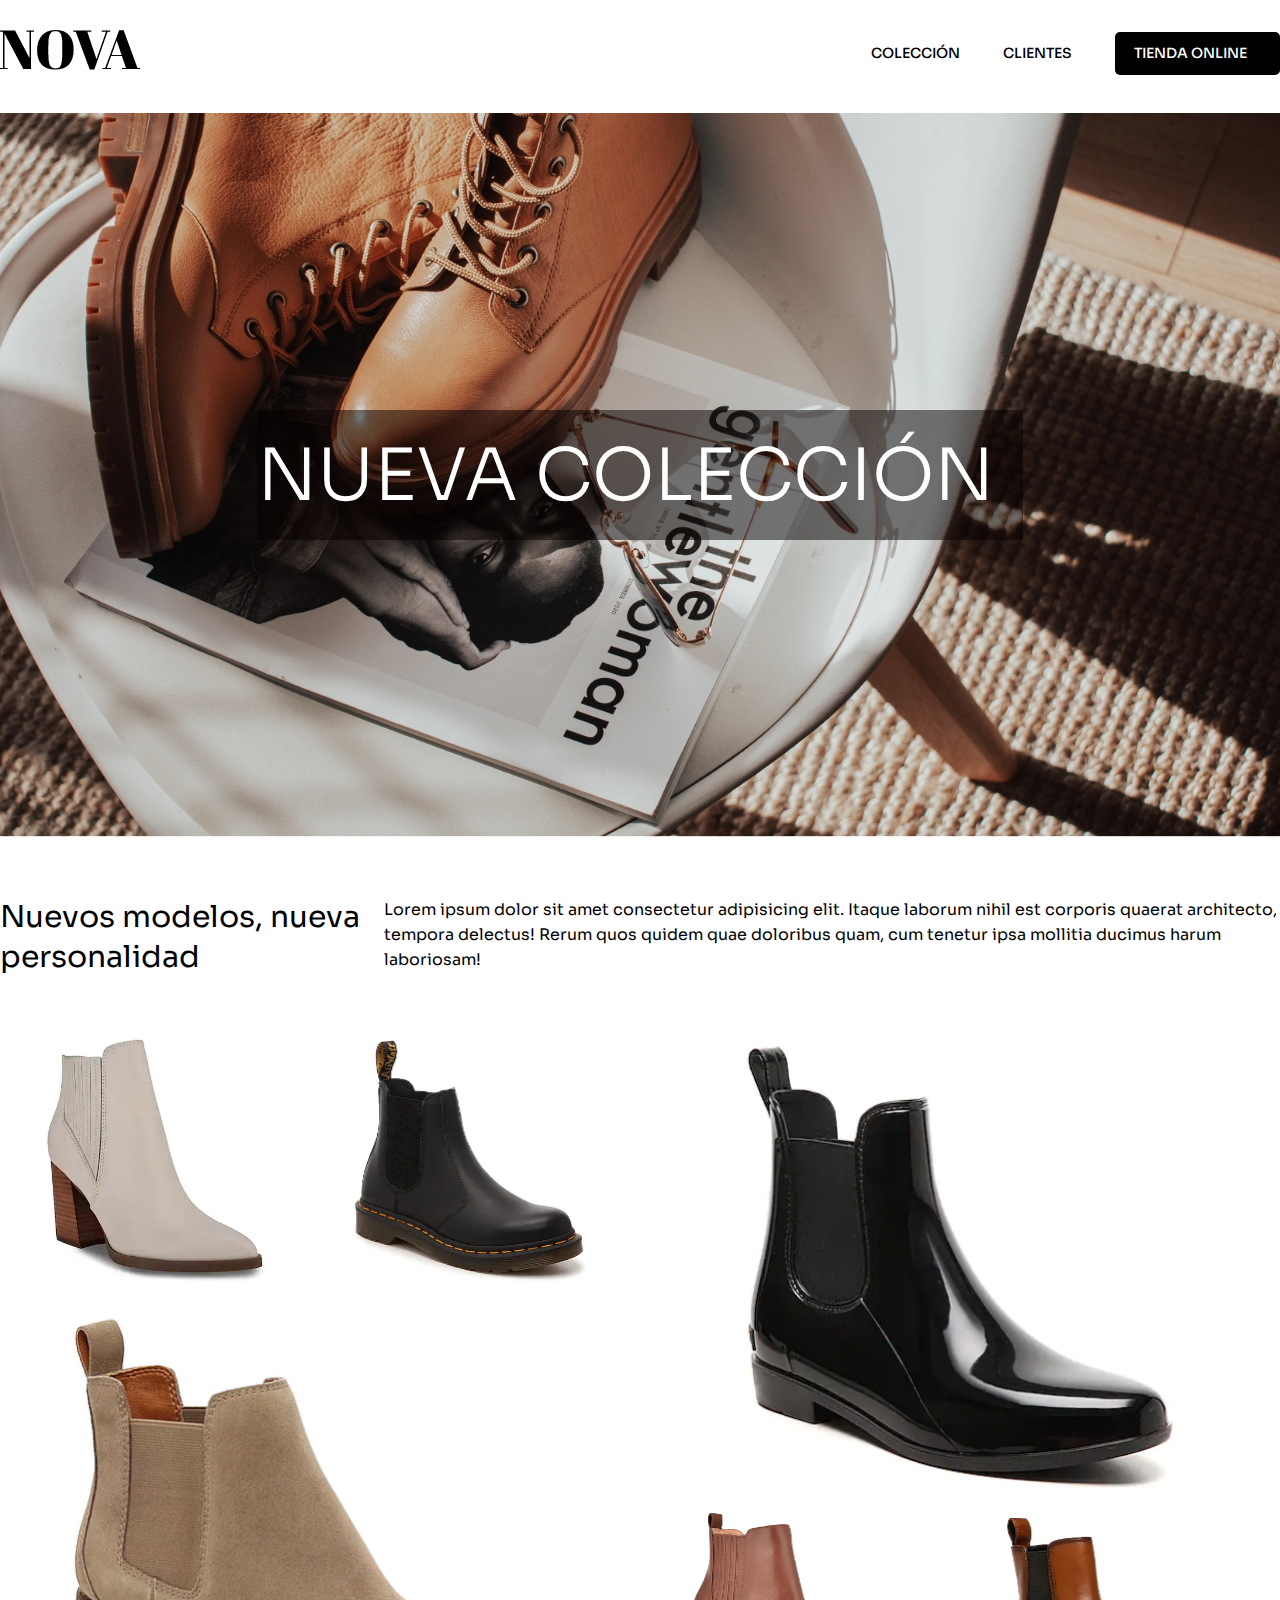
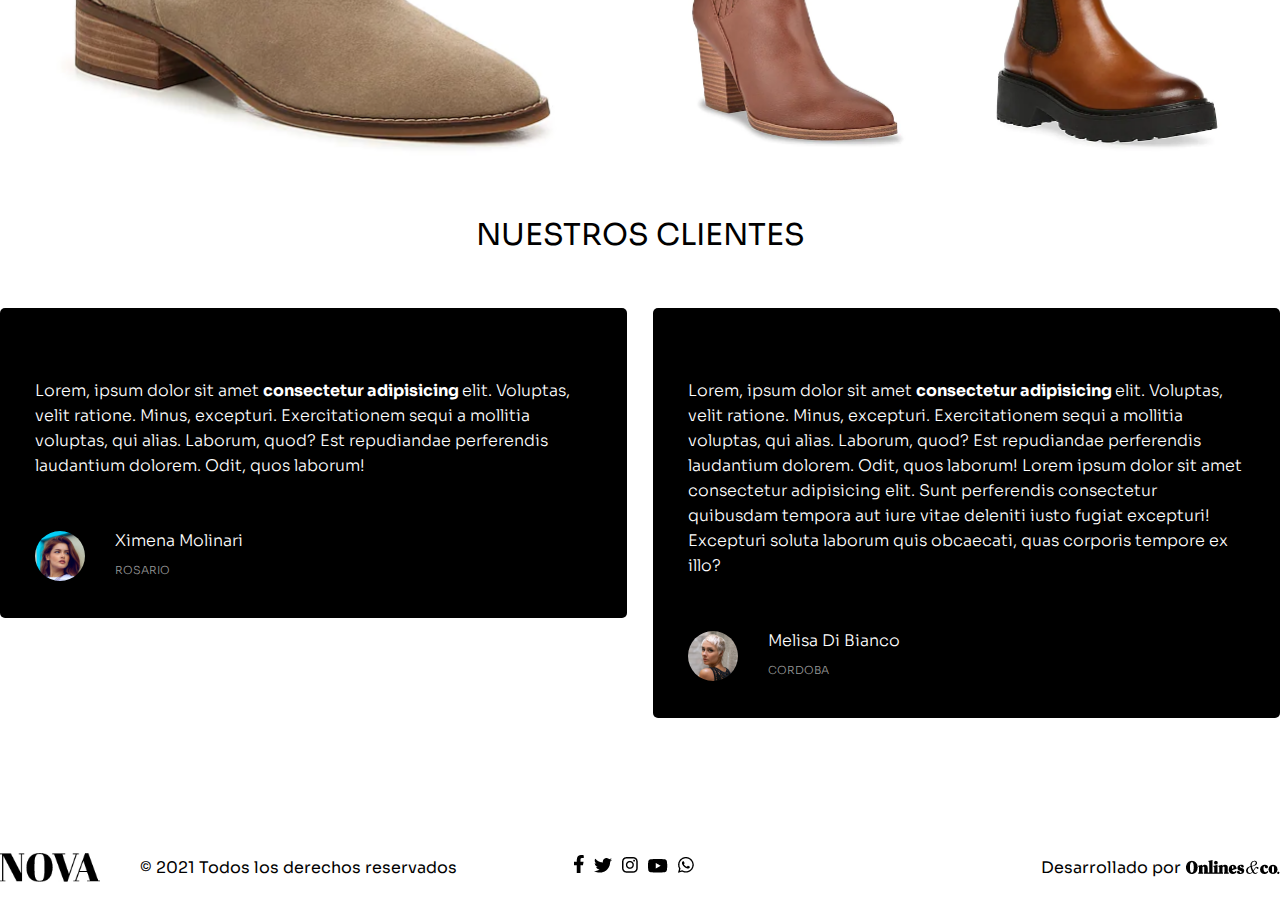
==== index.html @ 778be465 "Terminada falta un poco de resposive" ====
<!DOCTYPE html>
<html lang="en">
<head>
    <meta charset="UTF-8">
    <meta http-equiv="X-UA-Compatible" content="IE=edge">
    <meta name="viewport" content="width=device-width, initial-scale=1.0">
    <link rel="preconnect" href="https://fonts.gstatic.com">
    <link href="https://fonts.googleapis.com/css2?family=Sora:wght@200;300;400;500;600;700&display=swap" rel="stylesheet">
    <link rel="stylesheet" href="/assets/css/style.css">
    <title>Zapatos Nova</title>
</head>

<body>
    
    <header class="navbar">
            <a href="/">
            <img src="img/Logo.jpg" alt="LOGO">
            </a>
        <nav class="nav-links">
            <div class="nav-item">
                <a href="" class="nav-link hidden">
                    COLECCIÓN
                </a>
            </div>
            <div class="nav-item">
                <a href="" class="nav-link hidden">
                    CLIENTES
                </a>
            </div>
            <div class="nav-item black-box">
                <a href="" class="nav-link">
                    TIENDA ONLINE
                </a>
            </div>
        </nav>
    </header>

    <main class="home">
        <div class="hero">
            <img src="img/hero.jpg" alt="hero">
            <div class="box">
                <h1>NUEVA COLECCIÓN</h1>
            </div>
        </div>

        <section class="products">
            <article class="product-box">
                <div class="title">
                   <p> Nuevos modelos, nueva personalidad </p>
                </div>
                <div class="subtitle">
                    <p>Lorem ipsum dolor sit amet consectetur adipisicing elit. Itaque laborum nihil est corporis quaerat architecto, tempora delectus! Rerum quos quidem quae doloribus quam, cum tenetur ipsa mollitia ducimus harum laboriosam!</p>
                </div>
                <div class="image-box">
                    <div class="right">
                        <img src="img/zapato1.png" alt="zapato1">
                        <img src="img/zapato2.png" alt="zapato2">
                        <img class="doble" src="img/zapato3.png" alt="zapato3">
                    </div>
                    <div class="left">
                        <img class="doble" src="img/zapato4.png" alt="zapato4">
                        <img src="img/zapato5.png" alt="zapato5">
                        <img src="img/zapato6.png" alt="zapato6">
                    </div>
                </div>
            </article>
        </section>

        <section class="clients">
            <h2>NUESTROS CLIENTES</h2>
            <div class="container">
                <article class="feedback-box">
                    <p class="feedback">Lorem, ipsum dolor sit amet <mark class="bold"> consectetur adipisicing </mark> elit. Voluptas, velit ratione. Minus, excepturi. Exercitationem sequi a mollitia voluptas, qui  alias. Laborum, quod? Est repudiandae perferendis laudantium dolorem. Odit, quos laborum!</p>
                    <div class="profile">
                        <img src="img/Cliente-1.png" alt="profile-img">
                        <div class="data">
                            <p class="name">Ximena Molinari</p>
                            <p class="location">ROSARIO</p>
                        </div>
                    </div>
                </article>
                <article class="feedback-box">
                    <p class="feedback">Lorem, ipsum dolor sit amet <mark class="bold"> consectetur adipisicing </mark> elit. Voluptas, velit ratione. Minus, excepturi. Exercitationem sequi a mollitia voluptas, qui  alias. Laborum, quod? Est repudiandae perferendis laudantium dolorem. Odit, quos laborum! Lorem ipsum dolor sit amet consectetur adipisicing elit. Sunt perferendis consectetur quibusdam tempora aut iure vitae deleniti iusto fugiat excepturi! Excepturi soluta laborum quis obcaecati, quas corporis tempore ex illo?</p>
                    <div class="profile">
                        <img src="img/Cliente-2.png" alt="profile-img">
                        <div class="data">
                            <p class="name">Melisa Di Bianco</p>
                            <p class="location">CORDOBA</p>
                        </div>
                    </div>
                </article>
            </div>
        </section>
    </main>

    <footer>
        <div class="copyright">
            <img src="img/Logo.jpg" alt="hero">
            <div class="copy">
                <p>© 2021 Todos los derechos reservados</p>
            </div>
        </div>
        <div class="social">
            <a href=""><img src="img/Path 27.png" alt="Facebook"></a>
            <a href=""><img src="img/Path 28.png" alt="Twitter"></a>
            <a href=""><img src="img/Path 29.png" alt="Instagram"></a>
            <a href=""><img src="img/Path 30.png" alt="Youtube"></a>
            <a href=""><img src="img/Path 31.png" alt="WhatsApp"></a>
        </div>
        <div class="by">
            <div class="desing">
                <p>Desarrollado por</p>
            </div>
            <img src="img/Group 12.png" alt="Onlines&co">
        </div>
    </footer>


</body>

</html>
---- assets/css/style.css ----
@import "reset.css";
body {
  font-family: "Sora", sans-serif;
  font-size: 16px;
  max-width: 1280px;
  margin: auto;
  line-height: 25px;
}

header {
  max-width: 1280px;
  padding-top: 30px;
  width: 100%;
  background-color: #fff;
  display: -webkit-box;
  display: -ms-flexbox;
  display: flex;
  -webkit-box-pack: justify;
      -ms-flex-pack: justify;
          justify-content: space-between;
}
header .nav-links {
  display: -webkit-box;
  display: -ms-flexbox;
  display: flex;
  -webkit-box-sizing: border-box;
          box-sizing: border-box;
  background-color: #fff;
  -webkit-box-orient: horizontal;
  -webkit-box-direction: normal;
      -ms-flex-direction: row;
          flex-direction: row;
  -webkit-box-align: center;
      -ms-flex-align: center;
          align-items: center;
  font-size: 14px;
}
header .nav-links .nav-item {
  margin-left: 43px;
}
header .nav-links .nav-item .nav-link {
  color: black;
  font-weight: 500;
  text-decoration: none;
}
header .nav-links .black-box {
  display: -webkit-box;
  display: -ms-flexbox;
  display: flex;
  -webkit-box-align: center;
      -ms-flex-align: center;
          align-items: center;
  -webkit-box-pack: center;
      -ms-flex-pack: center;
          justify-content: center;
  height: 70%;
  background-color: black;
  padding: 5px 25px 5px 10px;
  border-radius: 5px;
  width: 130px;
}
header .nav-links .black-box .nav-link {
  color: white;
}

.home {
  padding-top: 20px;
  -ms-flex-line-pack: center;
      align-content: center;
  max-width: 1280px;
}
.home .hero {
  position: relative;
  text-align: center;
}
.home .hero img {
  width: 100%;
  display: block;
  margin: 1rem auto;
}
.home .hero .box {
  display: -webkit-box;
  display: -ms-flexbox;
  display: flex;
  position: absolute;
  top: 50%;
  left: 50%;
  width: 100%;
  max-width: 766px;
  height: 130px;
  -webkit-transform: translate(-50%, -50%);
          transform: translate(-50%, -50%);
  background-color: rgba(5, 0, 0, 0.5);
  -webkit-box-align: center;
      -ms-flex-align: center;
          align-items: center;
}
.home .hero .box h1 {
  font-weight: 300;
  color: white;
  font-size: 72px;
}
.home .products {
  margin-top: 60px;
  width: 100%;
  height: auto;
}
.home .products .product-box {
  display: -webkit-box;
  display: -ms-flexbox;
  display: flex;
  -webkit-box-orient: horizontal;
  -webkit-box-direction: normal;
      -ms-flex-direction: row;
          flex-direction: row;
  -ms-flex-wrap: wrap;
      flex-wrap: wrap;
}
.home .products .product-box .title {
  font-size: 30px;
  width: 30%;
  line-height: 40px;
}
.home .products .product-box .subtitle {
  font-size: 16px;
  width: 70%;
}
.home .products .product-box .image-box {
  padding-top: 50px;
  max-height: 800px;
  width: 100%;
  display: -webkit-box;
  display: -ms-flexbox;
  display: flex;
  -webkit-box-orient: vertical;
  -webkit-box-direction: normal;
      -ms-flex-direction: column;
          flex-direction: column;
  -ms-flex-wrap: wrap;
      flex-wrap: wrap;
}
.home .products .product-box .image-box .right {
  width: 50%;
}
.home .products .product-box .image-box .left {
  width: 50%;
}
.home .products .product-box .image-box img {
  max-width: 310px;
  width: 100%;
}
.home .products .product-box .image-box .doble {
  max-width: 630px;
  width: 100%;
  -webkit-box-flex: 2;
      -ms-flex-positive: 2;
          flex-grow: 2;
}
.home .clients {
  padding-top: 60px;
  width: 100%;
  height: auto;
}
.home .clients h2 {
  text-align: center;
  font-size: 30px;
  padding-bottom: 50px;
}
.home .clients .container {
  font-weight: 300;
  display: -webkit-box;
  display: -ms-flexbox;
  display: flex;
  -webkit-box-orient: horizontal;
  -webkit-box-direction: normal;
      -ms-flex-direction: row;
          flex-direction: row;
  -ms-flex-wrap: wrap;
      flex-wrap: wrap;
  width: 100%;
  -webkit-box-pack: justify;
      -ms-flex-pack: justify;
          justify-content: space-between;
}
.home .clients .container .feedback-box {
  height: 100%;
  max-width: 635px;
  border-radius: 5px;
  width: 49%;
  background-color: black;
  margin: 10px 0px;
  color: white;
}
.home .clients .container .feedback-box .feedback {
  padding: 70px 35px 50px 35px;
}
.home .clients .container .feedback-box .feedback .bold {
  font-weight: 700;
  background-color: black;
  color: white;
}
.home .clients .container .feedback-box .profile {
  padding: 0px 35px 35px 35px;
  display: -webkit-box;
  display: -ms-flexbox;
  display: flex;
  -ms-flex-wrap: wrap;
      flex-wrap: wrap;
  font-weight: 300;
  -webkit-box-align: center;
      -ms-flex-align: center;
          align-items: center;
}
.home .clients .container .feedback-box .profile img {
  height: 50px;
  width: 50px;
  border-radius: 50px;
}
.home .clients .container .feedback-box .profile .data {
  margin-left: 30px;
}
.home .clients .container .feedback-box .profile .data .name {
  margin-bottom: 5px;
}
.home .clients .container .feedback-box .profile .data .location {
  color: #999999;
  font-size: 11px;
}

footer {
  padding-top: 125px;
  padding-bottom: 30px;
  max-width: 1280px;
  display: -ms-grid;
  display: grid;
  -ms-grid-columns: 1.6fr 1fr 1fr;
  grid-template-columns: 1.6fr 1fr 1fr;
  -ms-grid-rows: auto;
  grid-template-rows: auto;
  width: 100%;
  -webkit-box-align: center;
      -ms-flex-align: center;
          align-items: center;
}

footer > *:nth-child(1) {
  -ms-grid-row: 1;
  -ms-grid-column: 1;
}

footer > *:nth-child(2) {
  -ms-grid-row: 1;
  -ms-grid-column: 2;
}

footer > *:nth-child(3) {
  -ms-grid-row: 1;
  -ms-grid-column: 3;
}
footer .copyright {
  display: -webkit-box;
  display: -ms-flexbox;
  display: flex;
  -webkit-box-align: center;
      -ms-flex-align: center;
          align-items: center;
}
footer .copyright img {
  width: 100px;
}
footer .copyright .copy {
  padding-left: 40px;
}
footer .social {
  display: -webkit-box;
  display: -ms-flexbox;
  display: flex;
  -ms-flex-line-pack: center;
      align-content: center;
  -webkit-box-align: center;
      -ms-flex-align: center;
          align-items: center;
  height: 18px;
}
footer .social a {
  padding: 5px;
}
footer .by {
  display: -webkit-box;
  display: -ms-flexbox;
  display: flex;
  -webkit-box-align: center;
      -ms-flex-align: center;
          align-items: center;
  margin-left: auto;
}
footer .by .desing {
  padding-right: 5px;
}

@media (max-width: 767px) {
  body {
    width: 100%;
    max-width: 767px;
  }

  header {
    -ms-flex-pack: distribute;
        justify-content: space-around;
    width: 100%;
    padding-top: 30px;
    width: 100%;
  }
  header .nav-links .nav-item {
    margin-left: 43px;
  }
  header .hidden {
    display: none;
  }

  .home .hero img {
    margin: 0px;
  }
  .home .hero .box {
    max-width: 255px;
    height: 45px;
    -webkit-box-pack: center;
        -ms-flex-pack: center;
            justify-content: center;
  }
  .home .hero .box h1 {
    font-size: 24px;
  }
  .home .products .product-box {
    -webkit-box-orient: vertical;
    -webkit-box-direction: normal;
        -ms-flex-direction: column;
            flex-direction: column;
    margin: 30px 15px 0px 30px;
  }
  .home .products .product-box .title {
    width: 60%;
    padding-bottom: 25px;
  }
  .home .products .product-box .subtitle {
    width: 80%;
  }
  .home .products .product-box .image-box {
    padding-top: 50px;
    max-height: 800px;
    width: 100%;
    display: -webkit-box;
    display: -ms-flexbox;
    display: flex;
    -webkit-box-orient: horizontal;
    -webkit-box-direction: normal;
        -ms-flex-direction: row;
            flex-direction: row;
    -ms-flex-wrap: wrap;
        flex-wrap: wrap;
  }
  .home .products .product-box .image-box .right {
    width: 100%;
  }
  .home .products .product-box .image-box .left {
    width: 100%;
  }
  .home .products .product-box .image-box img {
    max-width: 167px;
    width: 100%;
  }
  .home .products .product-box .image-box .doble {
    max-width: 345px;
    width: 100%;
    -webkit-box-flex: 2;
        -ms-flex-positive: 2;
            flex-grow: 2;
  }
  .home .clients h2 {
    text-align: center;
    font-size: 24px;
    padding-bottom: 50px;
  }
  .home .clients .container {
    font-weight: 300;
    display: -webkit-box;
    display: -ms-flexbox;
    display: flex;
    -webkit-box-orient: vertical;
    -webkit-box-direction: normal;
        -ms-flex-direction: column;
            flex-direction: column;
    -ms-flex-wrap: wrap;
        flex-wrap: wrap;
    width: 100%;
  }
  .home .clients .container .feedback-box {
    height: 100%;
    max-width: 342px;
    border-radius: 5px;
    width: 100%;
    background-color: black;
    margin: 10px 0px;
    color: white;
  }
  .home .clients .container .feedback-box .feedback {
    padding: 70px 35px 50px 35px;
  }
  .home .clients .container .feedback-box .feedback .bold {
    font-weight: 700;
    background-color: black;
    color: white;
  }
  .home .clients .container .feedback-box .profile {
    padding: 0px 35px 35px 35px;
    display: -webkit-box;
    display: -ms-flexbox;
    display: flex;
    -ms-flex-wrap: wrap;
        flex-wrap: wrap;
    font-weight: 300;
    -webkit-box-align: center;
        -ms-flex-align: center;
            align-items: center;
  }
  .home .clients .container .feedback-box .profile img {
    height: 50px;
    width: 50px;
    border-radius: 50px;
  }
  .home .clients .container .feedback-box .profile .data {
    margin-left: 30px;
  }
  .home .clients .container .feedback-box .profile .data .name {
    margin-bottom: 5px;
  }
  .home .clients .container .feedback-box .profile .data .location {
    color: #999999;
    font-size: 11px;
  }
}
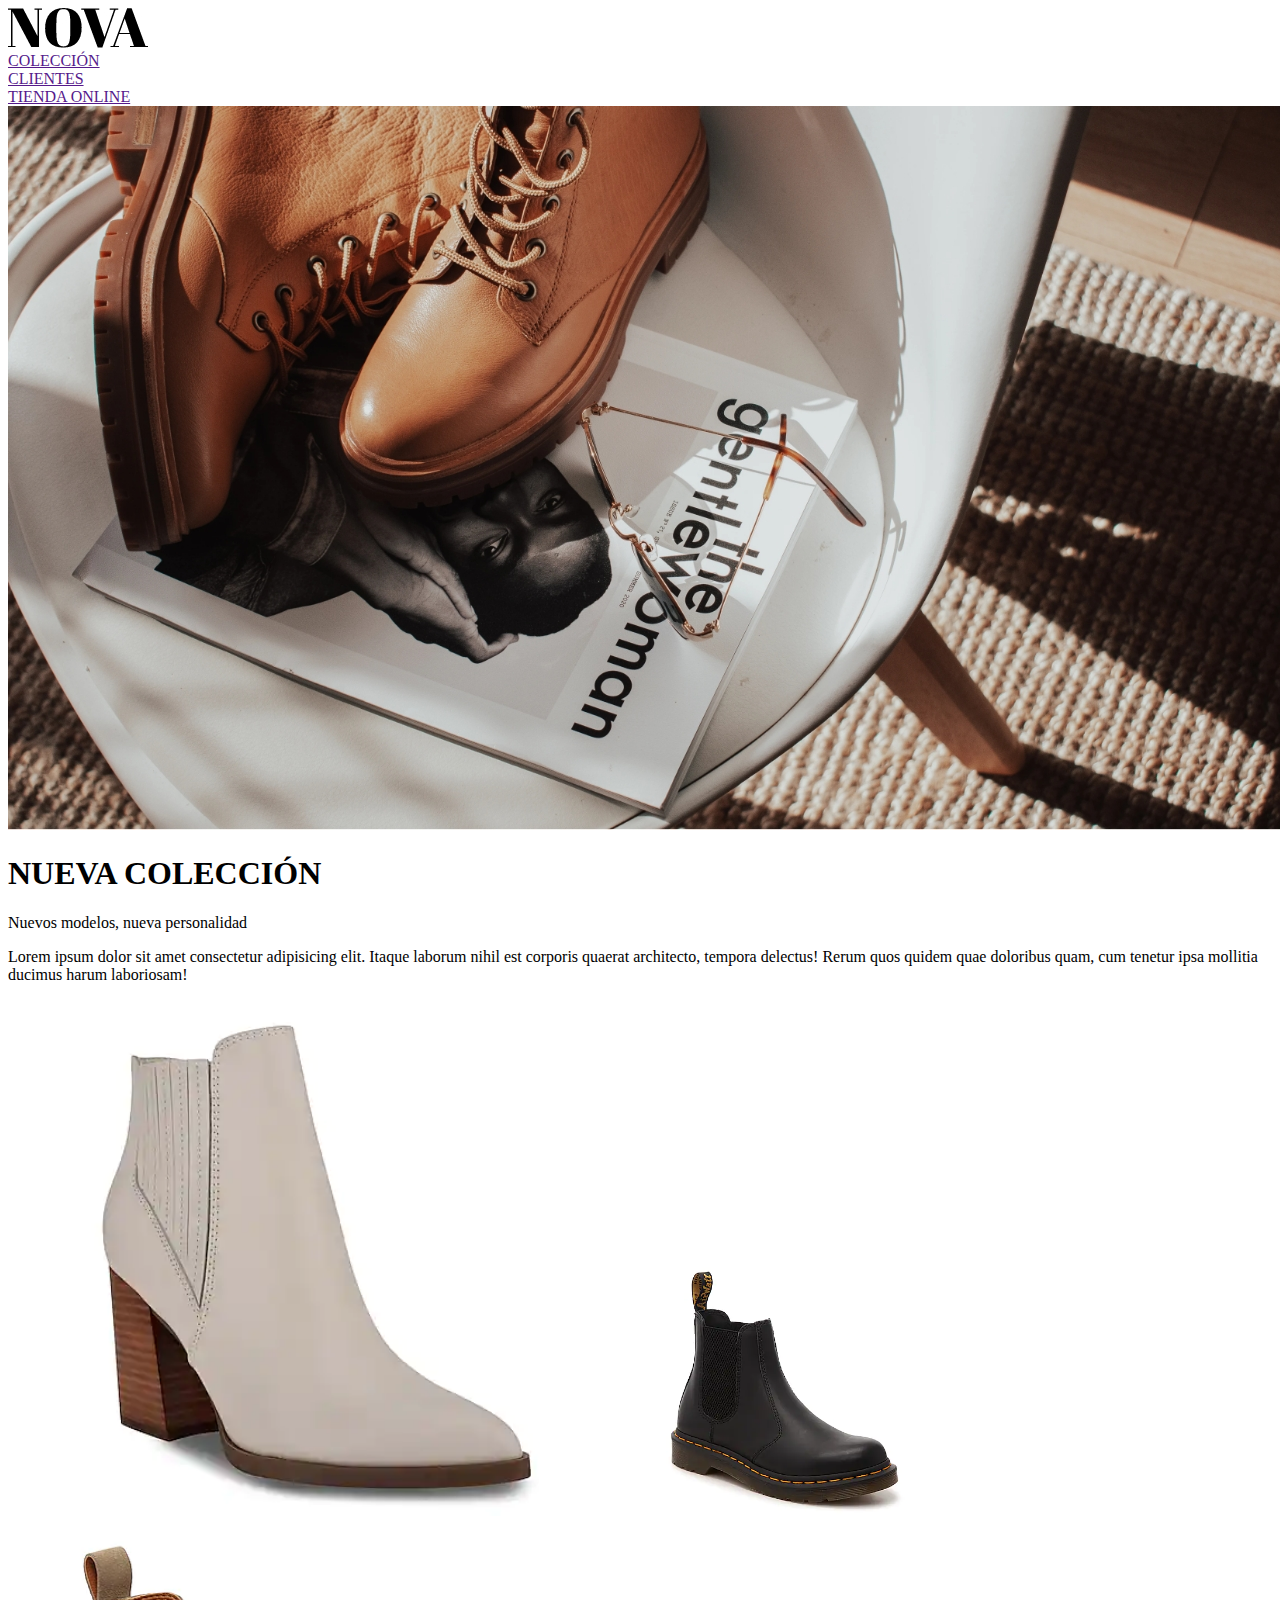
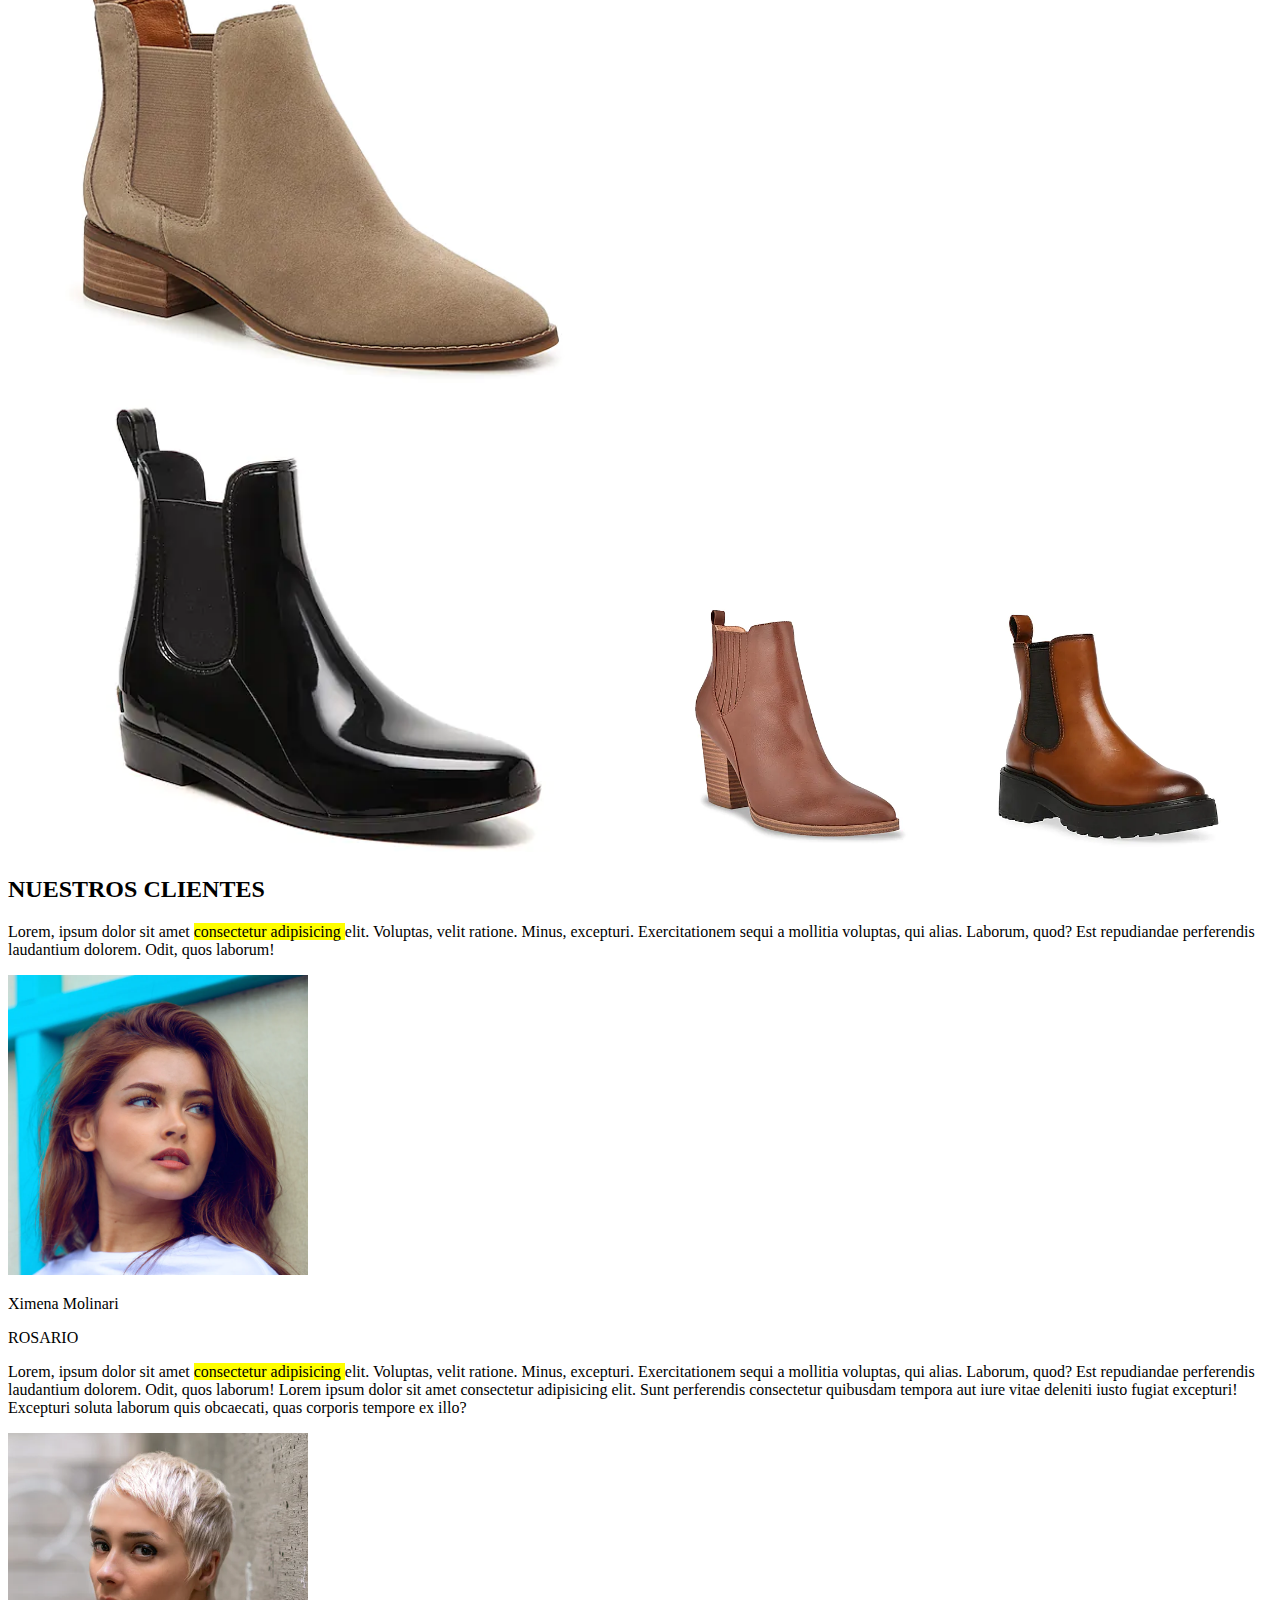
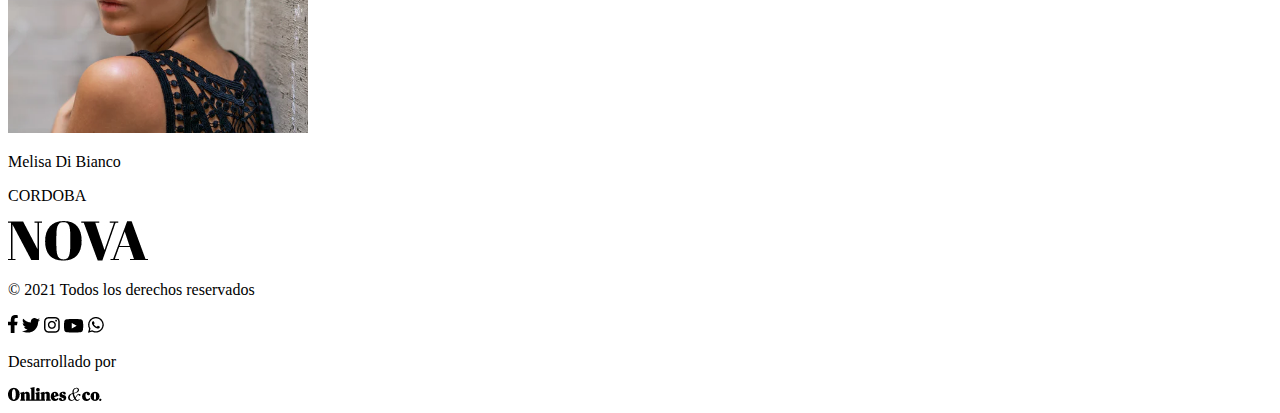
==== commit 1f68121e: "Update index.html" ====
--- a/index.html
+++ b/index.html
@@ -6,7 +6,7 @@
     <meta name="viewport" content="width=device-width, initial-scale=1.0">
     <link rel="preconnect" href="https://fonts.gstatic.com">
     <link href="https://fonts.googleapis.com/css2?family=Sora:wght@200;300;400;500;600;700&display=swap" rel="stylesheet">
-    <link rel="stylesheet" href="/assets/css/style.css">
+    <link rel="stylesheet" href=".../assets/css/style.css">
     <title>Zapatos Nova</title>
 </head>
 
@@ -118,4 +118,4 @@
 
 </body>
 
-</html>+</html>
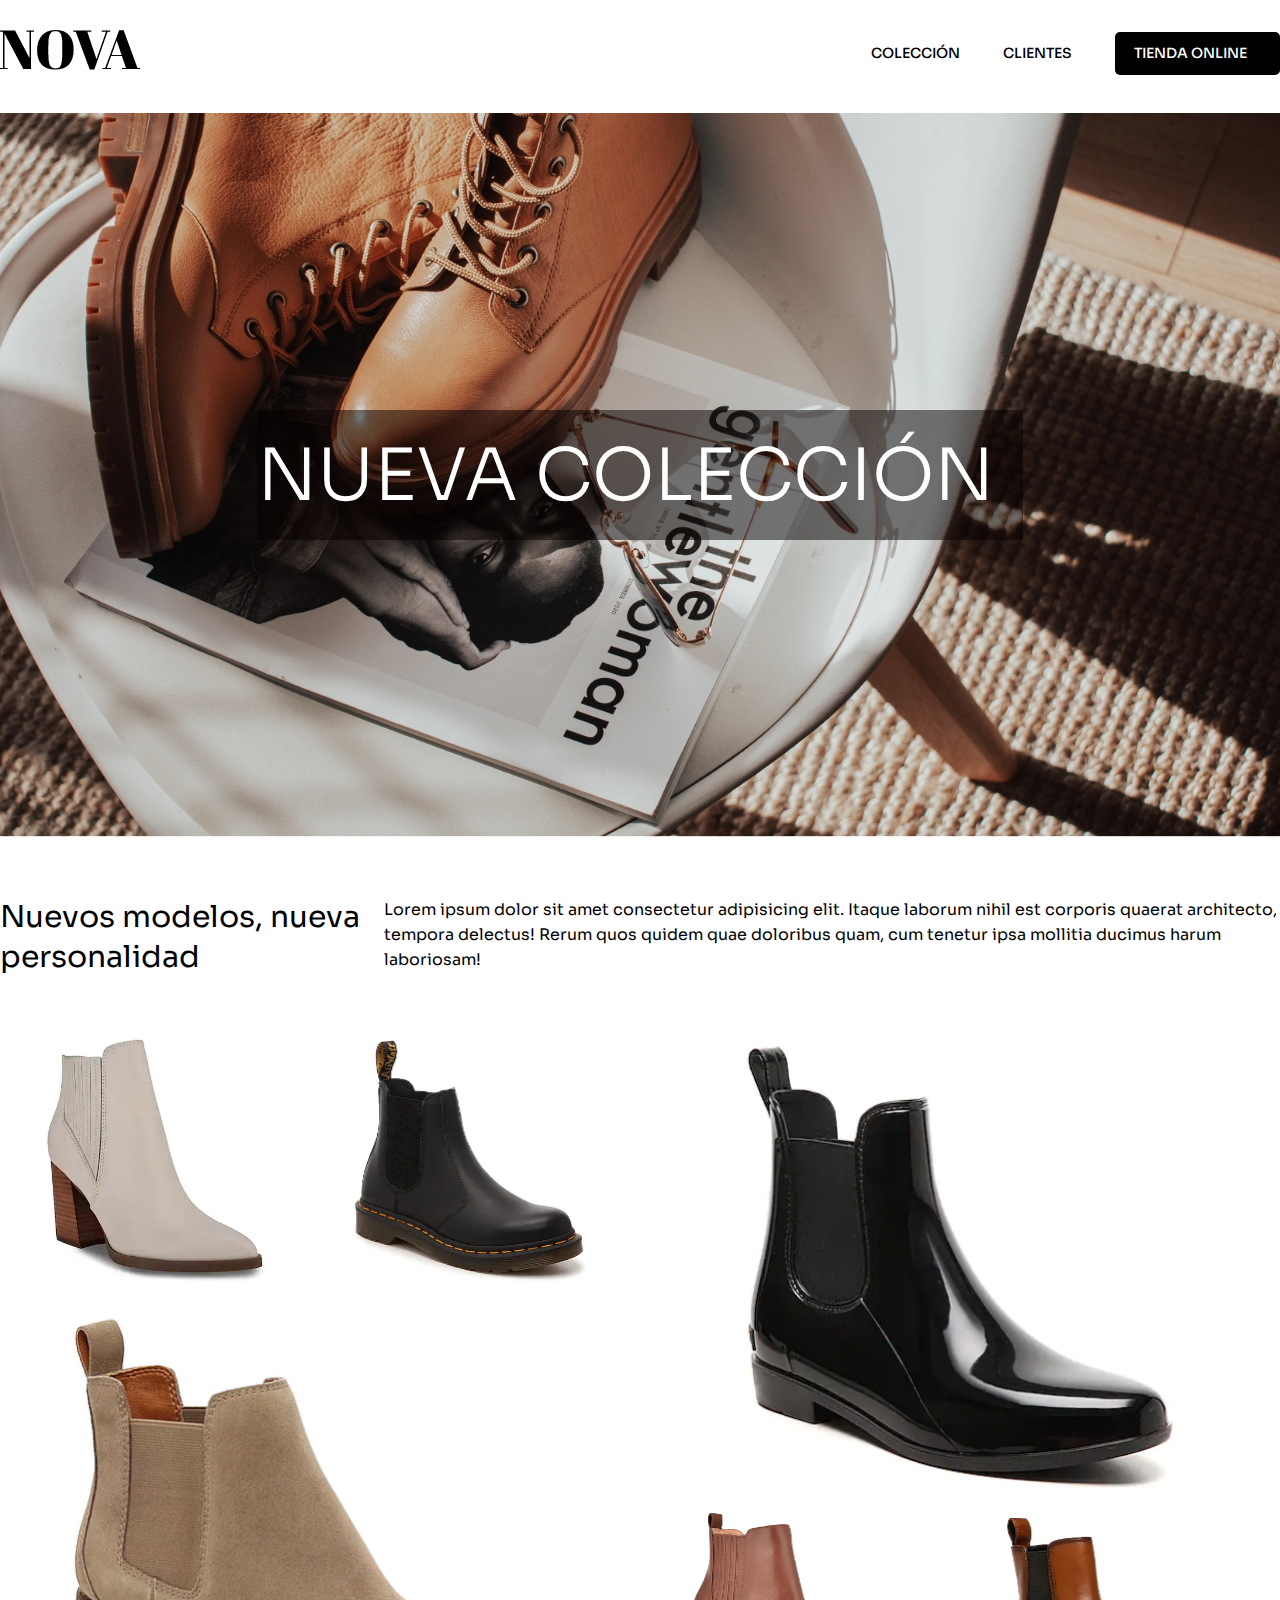
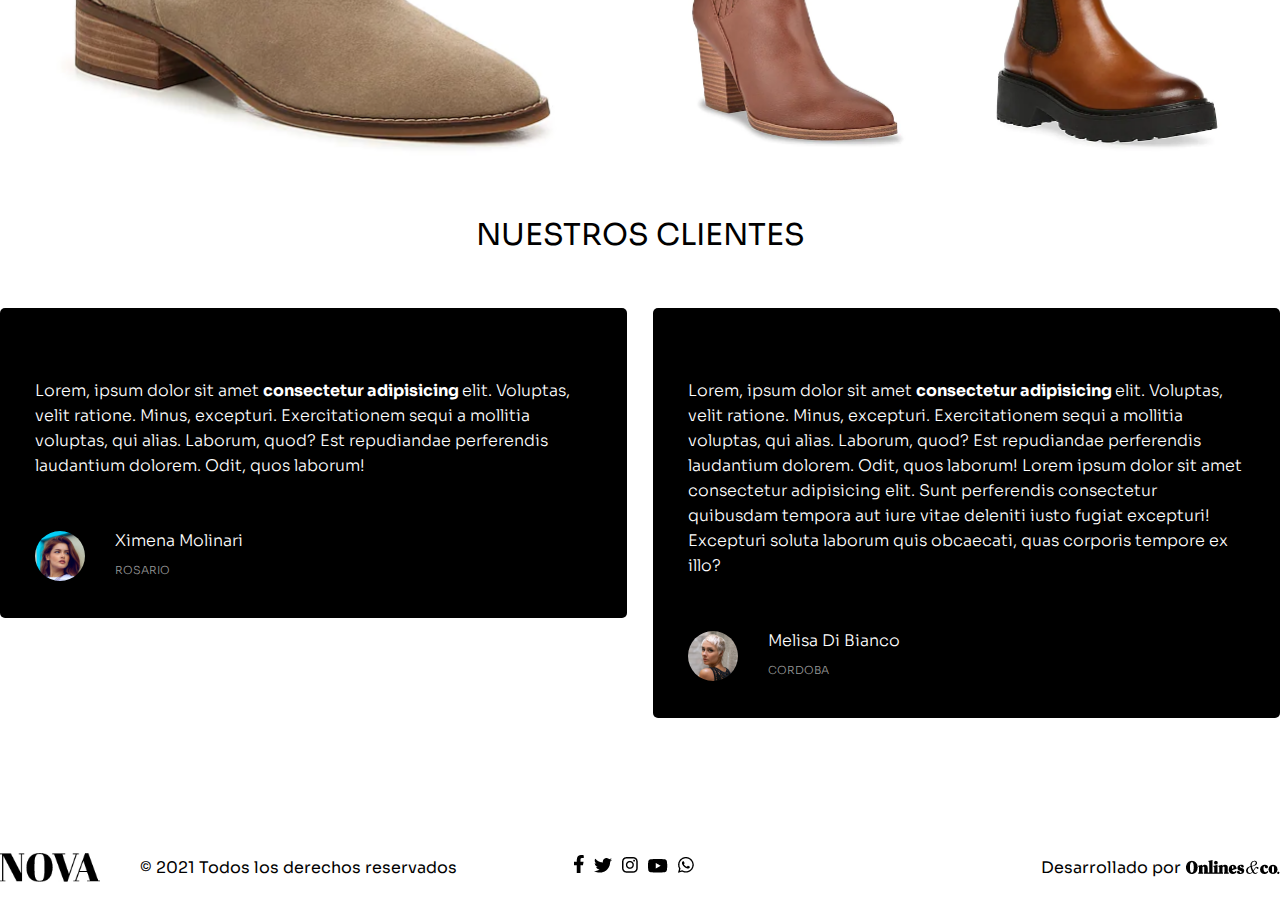
==== commit d25ec2f1: "Update index.html" ====
--- a/index.html
+++ b/index.html
@@ -6,7 +6,7 @@
     <meta name="viewport" content="width=device-width, initial-scale=1.0">
     <link rel="preconnect" href="https://fonts.gstatic.com">
     <link href="https://fonts.googleapis.com/css2?family=Sora:wght@200;300;400;500;600;700&display=swap" rel="stylesheet">
-    <link rel="stylesheet" href=".../assets/css/style.css">
+    <link rel="stylesheet" href="/assets/css/style.css">
     <title>Zapatos Nova</title>
 </head>
 
--- a/assets/css/style.css
+++ b/assets/css/style.css
@@ -0,0 +1,441 @@
+@import "reset.css";
+body {
+  font-family: "Sora", sans-serif;
+  font-size: 16px;
+  max-width: 1280px;
+  margin: auto;
+  line-height: 25px;
+}
+
+header {
+  max-width: 1280px;
+  padding-top: 30px;
+  width: 100%;
+  background-color: #fff;
+  display: -webkit-box;
+  display: -ms-flexbox;
+  display: flex;
+  -webkit-box-pack: justify;
+      -ms-flex-pack: justify;
+          justify-content: space-between;
+}
+header .nav-links {
+  display: -webkit-box;
+  display: -ms-flexbox;
+  display: flex;
+  -webkit-box-sizing: border-box;
+          box-sizing: border-box;
+  background-color: #fff;
+  -webkit-box-orient: horizontal;
+  -webkit-box-direction: normal;
+      -ms-flex-direction: row;
+          flex-direction: row;
+  -webkit-box-align: center;
+      -ms-flex-align: center;
+          align-items: center;
+  font-size: 14px;
+}
+header .nav-links .nav-item {
+  margin-left: 43px;
+}
+header .nav-links .nav-item .nav-link {
+  color: black;
+  font-weight: 500;
+  text-decoration: none;
+}
+header .nav-links .black-box {
+  display: -webkit-box;
+  display: -ms-flexbox;
+  display: flex;
+  -webkit-box-align: center;
+      -ms-flex-align: center;
+          align-items: center;
+  -webkit-box-pack: center;
+      -ms-flex-pack: center;
+          justify-content: center;
+  height: 70%;
+  background-color: black;
+  padding: 5px 25px 5px 10px;
+  border-radius: 5px;
+  width: 130px;
+}
+header .nav-links .black-box .nav-link {
+  color: white;
+}
+
+.home {
+  padding-top: 20px;
+  -ms-flex-line-pack: center;
+      align-content: center;
+  max-width: 1280px;
+}
+.home .hero {
+  position: relative;
+  text-align: center;
+}
+.home .hero img {
+  width: 100%;
+  display: block;
+  margin: 1rem auto;
+}
+.home .hero .box {
+  display: -webkit-box;
+  display: -ms-flexbox;
+  display: flex;
+  position: absolute;
+  top: 50%;
+  left: 50%;
+  width: 100%;
+  max-width: 766px;
+  height: 130px;
+  -webkit-transform: translate(-50%, -50%);
+          transform: translate(-50%, -50%);
+  background-color: rgba(5, 0, 0, 0.5);
+  -webkit-box-align: center;
+      -ms-flex-align: center;
+          align-items: center;
+}
+.home .hero .box h1 {
+  font-weight: 300;
+  color: white;
+  font-size: 72px;
+}
+.home .products {
+  margin-top: 60px;
+  width: 100%;
+  height: auto;
+}
+.home .products .product-box {
+  display: -webkit-box;
+  display: -ms-flexbox;
+  display: flex;
+  -webkit-box-orient: horizontal;
+  -webkit-box-direction: normal;
+      -ms-flex-direction: row;
+          flex-direction: row;
+  -ms-flex-wrap: wrap;
+      flex-wrap: wrap;
+}
+.home .products .product-box .title {
+  font-size: 30px;
+  width: 30%;
+  line-height: 40px;
+}
+.home .products .product-box .subtitle {
+  font-size: 16px;
+  width: 70%;
+}
+.home .products .product-box .image-box {
+  padding-top: 50px;
+  max-height: 800px;
+  width: 100%;
+  display: -webkit-box;
+  display: -ms-flexbox;
+  display: flex;
+  -webkit-box-orient: vertical;
+  -webkit-box-direction: normal;
+      -ms-flex-direction: column;
+          flex-direction: column;
+  -ms-flex-wrap: wrap;
+      flex-wrap: wrap;
+}
+.home .products .product-box .image-box .right {
+  width: 50%;
+}
+.home .products .product-box .image-box .left {
+  width: 50%;
+}
+.home .products .product-box .image-box img {
+  max-width: 310px;
+  width: 100%;
+}
+.home .products .product-box .image-box .doble {
+  max-width: 630px;
+  width: 100%;
+  -webkit-box-flex: 2;
+      -ms-flex-positive: 2;
+          flex-grow: 2;
+}
+.home .clients {
+  padding-top: 60px;
+  width: 100%;
+  height: auto;
+}
+.home .clients h2 {
+  text-align: center;
+  font-size: 30px;
+  padding-bottom: 50px;
+}
+.home .clients .container {
+  font-weight: 300;
+  display: -webkit-box;
+  display: -ms-flexbox;
+  display: flex;
+  -webkit-box-orient: horizontal;
+  -webkit-box-direction: normal;
+      -ms-flex-direction: row;
+          flex-direction: row;
+  -ms-flex-wrap: wrap;
+      flex-wrap: wrap;
+  width: 100%;
+  -webkit-box-pack: justify;
+      -ms-flex-pack: justify;
+          justify-content: space-between;
+}
+.home .clients .container .feedback-box {
+  height: 100%;
+  max-width: 635px;
+  border-radius: 5px;
+  width: 49%;
+  background-color: black;
+  margin: 10px 0px;
+  color: white;
+}
+.home .clients .container .feedback-box .feedback {
+  padding: 70px 35px 50px 35px;
+}
+.home .clients .container .feedback-box .feedback .bold {
+  font-weight: 700;
+  background-color: black;
+  color: white;
+}
+.home .clients .container .feedback-box .profile {
+  padding: 0px 35px 35px 35px;
+  display: -webkit-box;
+  display: -ms-flexbox;
+  display: flex;
+  -ms-flex-wrap: wrap;
+      flex-wrap: wrap;
+  font-weight: 300;
+  -webkit-box-align: center;
+      -ms-flex-align: center;
+          align-items: center;
+}
+.home .clients .container .feedback-box .profile img {
+  height: 50px;
+  width: 50px;
+  border-radius: 50px;
+}
+.home .clients .container .feedback-box .profile .data {
+  margin-left: 30px;
+}
+.home .clients .container .feedback-box .profile .data .name {
+  margin-bottom: 5px;
+}
+.home .clients .container .feedback-box .profile .data .location {
+  color: #999999;
+  font-size: 11px;
+}
+
+footer {
+  padding-top: 125px;
+  padding-bottom: 30px;
+  max-width: 1280px;
+  display: -ms-grid;
+  display: grid;
+  -ms-grid-columns: 1.6fr 1fr 1fr;
+  grid-template-columns: 1.6fr 1fr 1fr;
+  -ms-grid-rows: auto;
+  grid-template-rows: auto;
+  width: 100%;
+  -webkit-box-align: center;
+      -ms-flex-align: center;
+          align-items: center;
+}
+
+footer > *:nth-child(1) {
+  -ms-grid-row: 1;
+  -ms-grid-column: 1;
+}
+
+footer > *:nth-child(2) {
+  -ms-grid-row: 1;
+  -ms-grid-column: 2;
+}
+
+footer > *:nth-child(3) {
+  -ms-grid-row: 1;
+  -ms-grid-column: 3;
+}
+footer .copyright {
+  display: -webkit-box;
+  display: -ms-flexbox;
+  display: flex;
+  -webkit-box-align: center;
+      -ms-flex-align: center;
+          align-items: center;
+}
+footer .copyright img {
+  width: 100px;
+}
+footer .copyright .copy {
+  padding-left: 40px;
+}
+footer .social {
+  display: -webkit-box;
+  display: -ms-flexbox;
+  display: flex;
+  -ms-flex-line-pack: center;
+      align-content: center;
+  -webkit-box-align: center;
+      -ms-flex-align: center;
+          align-items: center;
+  height: 18px;
+}
+footer .social a {
+  padding: 5px;
+}
+footer .by {
+  display: -webkit-box;
+  display: -ms-flexbox;
+  display: flex;
+  -webkit-box-align: center;
+      -ms-flex-align: center;
+          align-items: center;
+  margin-left: auto;
+}
+footer .by .desing {
+  padding-right: 5px;
+}
+
+@media (max-width: 767px) {
+  body {
+    width: 100%;
+    max-width: 767px;
+  }
+
+  header {
+    -ms-flex-pack: distribute;
+        justify-content: space-around;
+    width: 100%;
+    padding-top: 30px;
+    width: 100%;
+  }
+  header .nav-links .nav-item {
+    margin-left: 43px;
+  }
+  header .hidden {
+    display: none;
+  }
+
+  .home .hero img {
+    margin: 0px;
+  }
+  .home .hero .box {
+    max-width: 255px;
+    height: 45px;
+    -webkit-box-pack: center;
+        -ms-flex-pack: center;
+            justify-content: center;
+  }
+  .home .hero .box h1 {
+    font-size: 24px;
+  }
+  .home .products .product-box {
+    -webkit-box-orient: vertical;
+    -webkit-box-direction: normal;
+        -ms-flex-direction: column;
+            flex-direction: column;
+    margin: 30px 15px 0px 30px;
+  }
+  .home .products .product-box .title {
+    width: 60%;
+    padding-bottom: 25px;
+  }
+  .home .products .product-box .subtitle {
+    width: 80%;
+  }
+  .home .products .product-box .image-box {
+    padding-top: 50px;
+    max-height: 800px;
+    width: 100%;
+    display: -webkit-box;
+    display: -ms-flexbox;
+    display: flex;
+    -webkit-box-orient: horizontal;
+    -webkit-box-direction: normal;
+        -ms-flex-direction: row;
+            flex-direction: row;
+    -ms-flex-wrap: wrap;
+        flex-wrap: wrap;
+  }
+  .home .products .product-box .image-box .right {
+    width: 100%;
+  }
+  .home .products .product-box .image-box .left {
+    width: 100%;
+  }
+  .home .products .product-box .image-box img {
+    max-width: 167px;
+    width: 100%;
+  }
+  .home .products .product-box .image-box .doble {
+    max-width: 345px;
+    width: 100%;
+    -webkit-box-flex: 2;
+        -ms-flex-positive: 2;
+            flex-grow: 2;
+  }
+  .home .clients h2 {
+    text-align: center;
+    font-size: 24px;
+    padding-bottom: 50px;
+  }
+  .home .clients .container {
+    font-weight: 300;
+    display: -webkit-box;
+    display: -ms-flexbox;
+    display: flex;
+    -webkit-box-orient: vertical;
+    -webkit-box-direction: normal;
+        -ms-flex-direction: column;
+            flex-direction: column;
+    -ms-flex-wrap: wrap;
+        flex-wrap: wrap;
+    width: 100%;
+  }
+  .home .clients .container .feedback-box {
+    height: 100%;
+    max-width: 342px;
+    border-radius: 5px;
+    width: 100%;
+    background-color: black;
+    margin: 10px 0px;
+    color: white;
+  }
+  .home .clients .container .feedback-box .feedback {
+    padding: 70px 35px 50px 35px;
+  }
+  .home .clients .container .feedback-box .feedback .bold {
+    font-weight: 700;
+    background-color: black;
+    color: white;
+  }
+  .home .clients .container .feedback-box .profile {
+    padding: 0px 35px 35px 35px;
+    display: -webkit-box;
+    display: -ms-flexbox;
+    display: flex;
+    -ms-flex-wrap: wrap;
+        flex-wrap: wrap;
+    font-weight: 300;
+    -webkit-box-align: center;
+        -ms-flex-align: center;
+            align-items: center;
+  }
+  .home .clients .container .feedback-box .profile img {
+    height: 50px;
+    width: 50px;
+    border-radius: 50px;
+  }
+  .home .clients .container .feedback-box .profile .data {
+    margin-left: 30px;
+  }
+  .home .clients .container .feedback-box .profile .data .name {
+    margin-bottom: 5px;
+  }
+  .home .clients .container .feedback-box .profile .data .location {
+    color: #999999;
+    font-size: 11px;
+  }
+}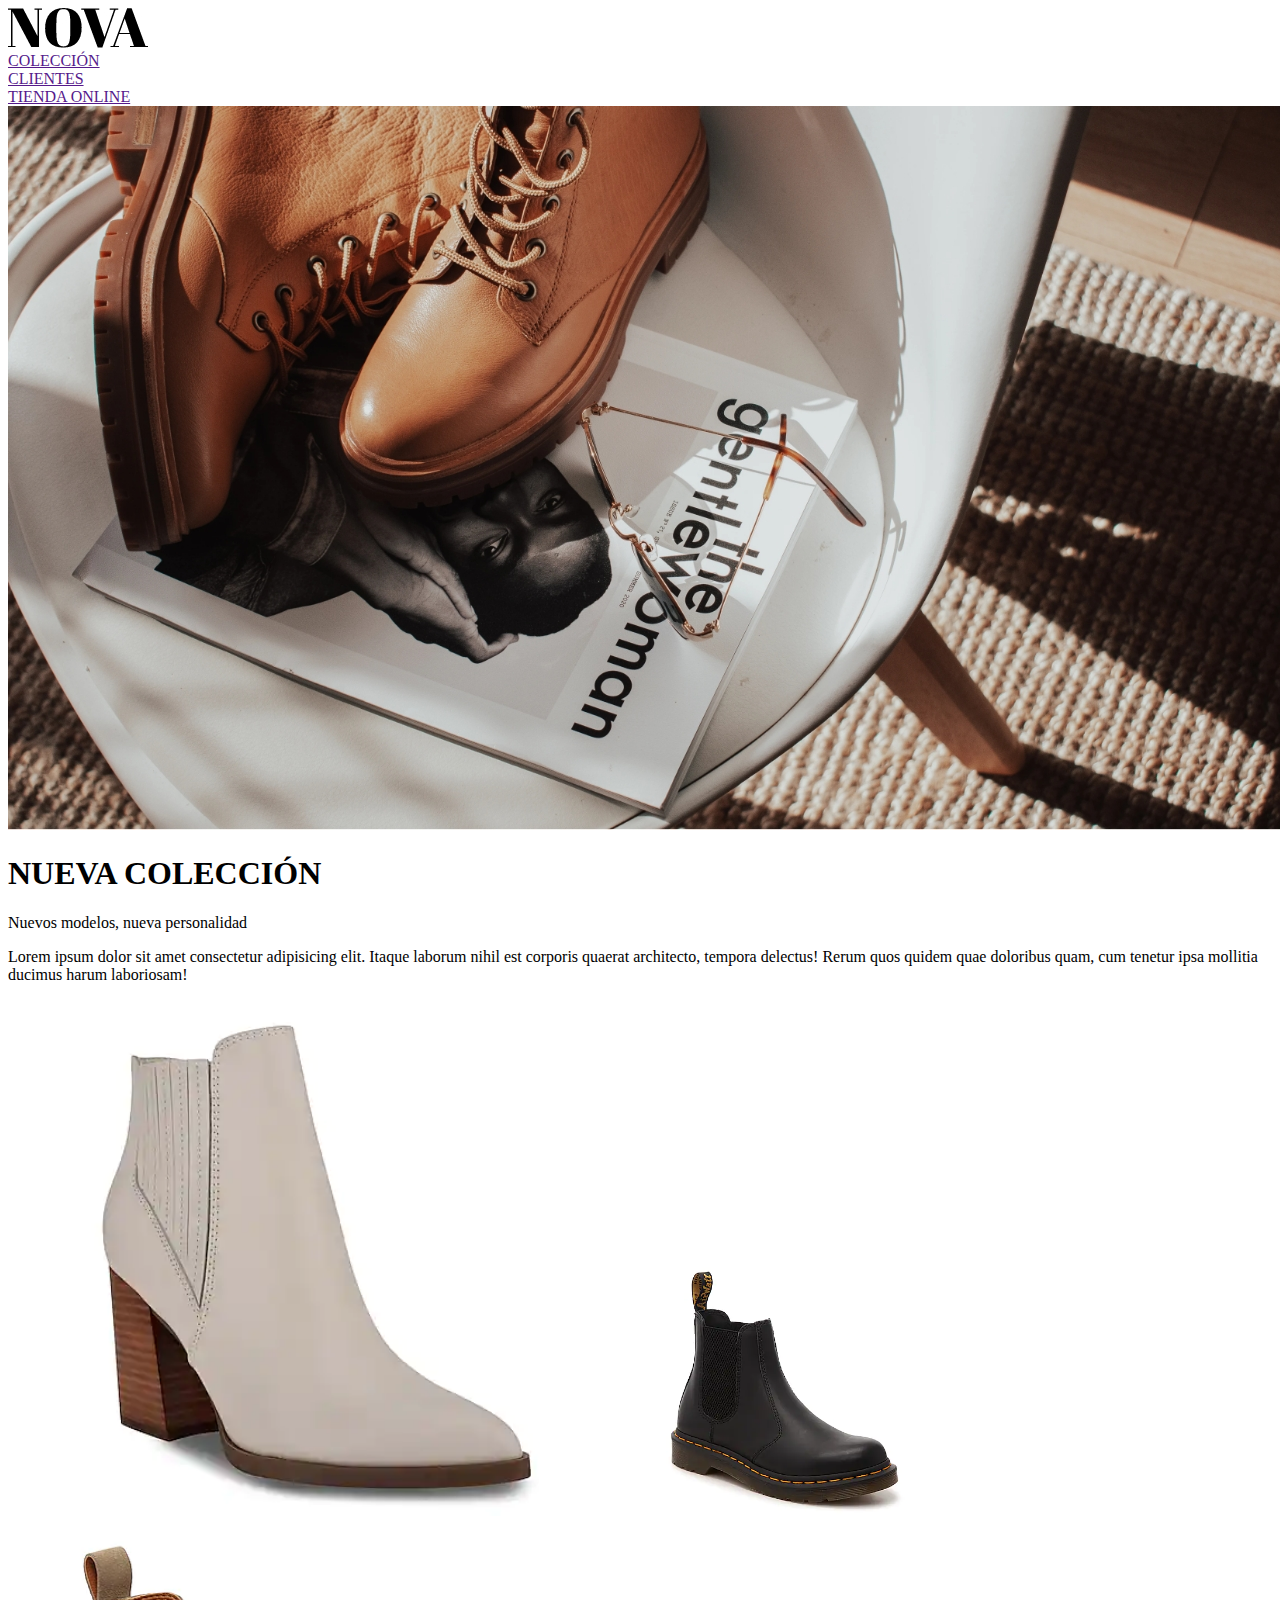
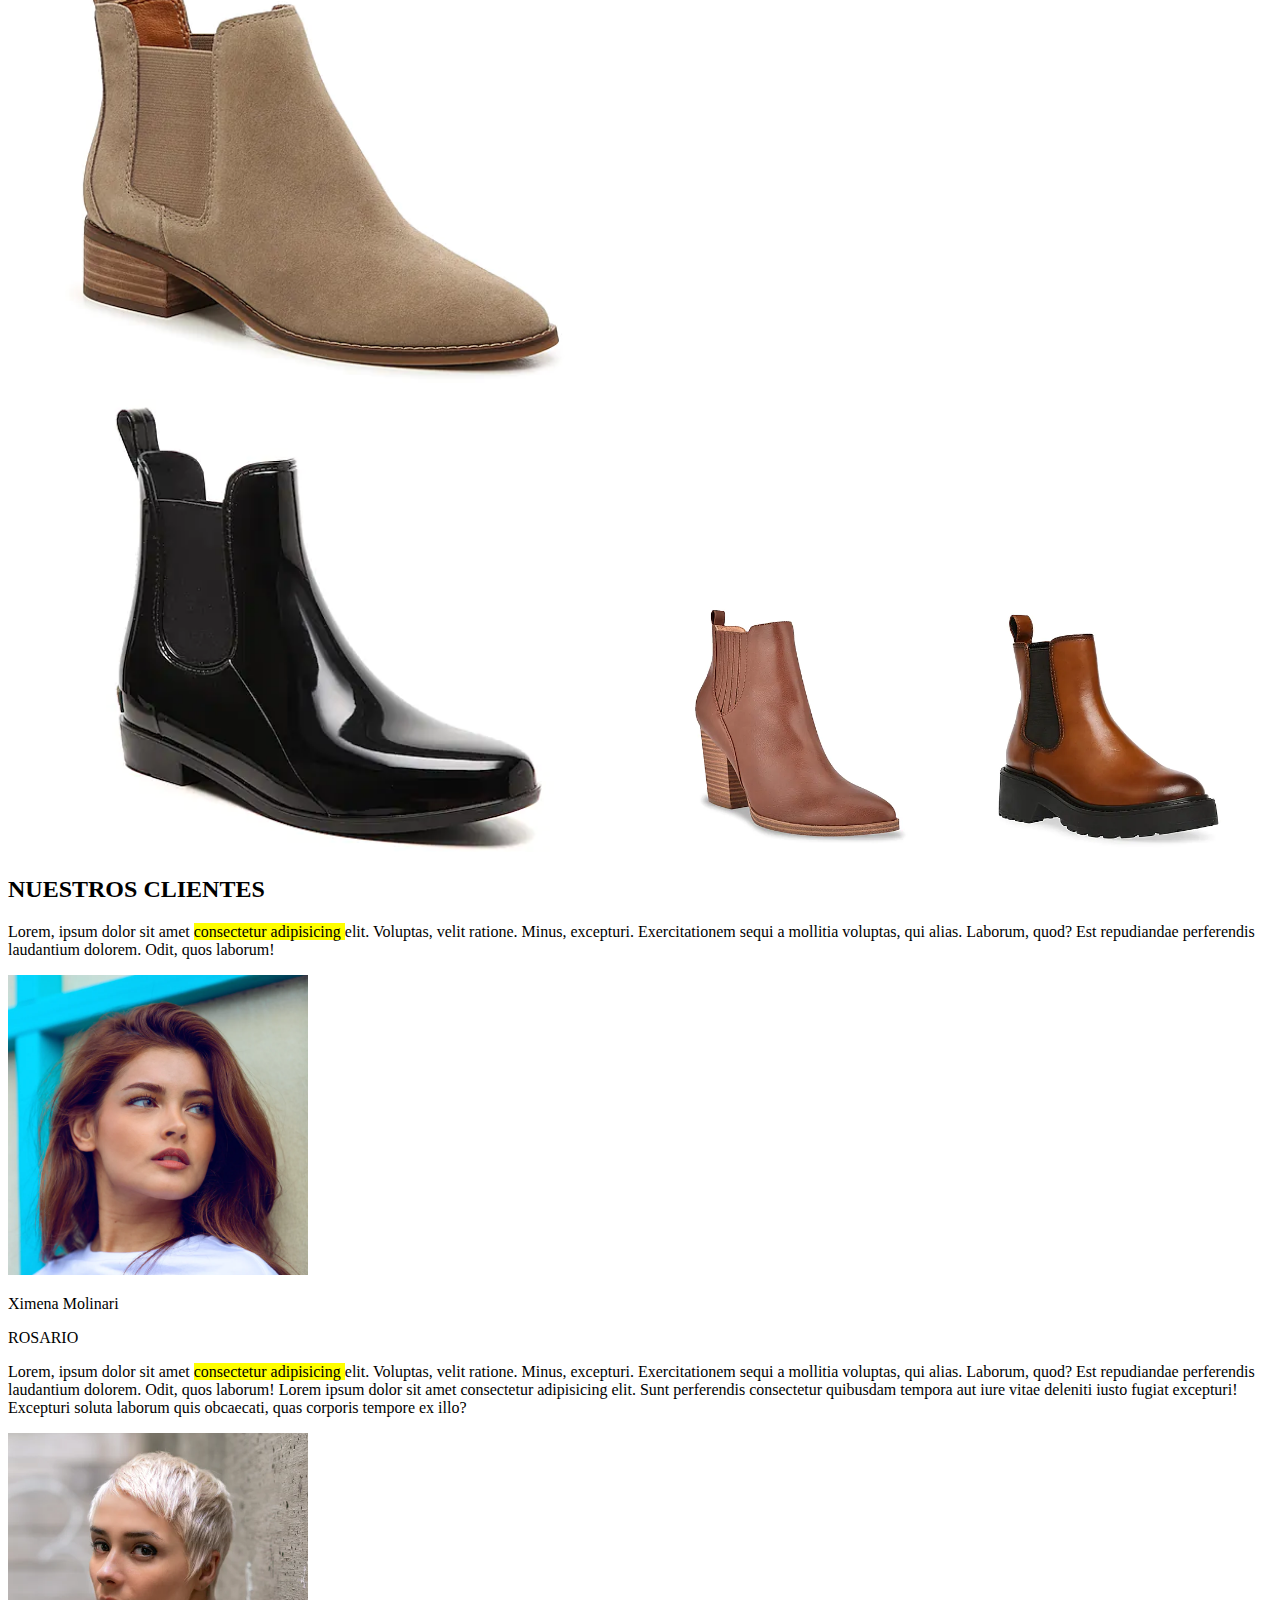
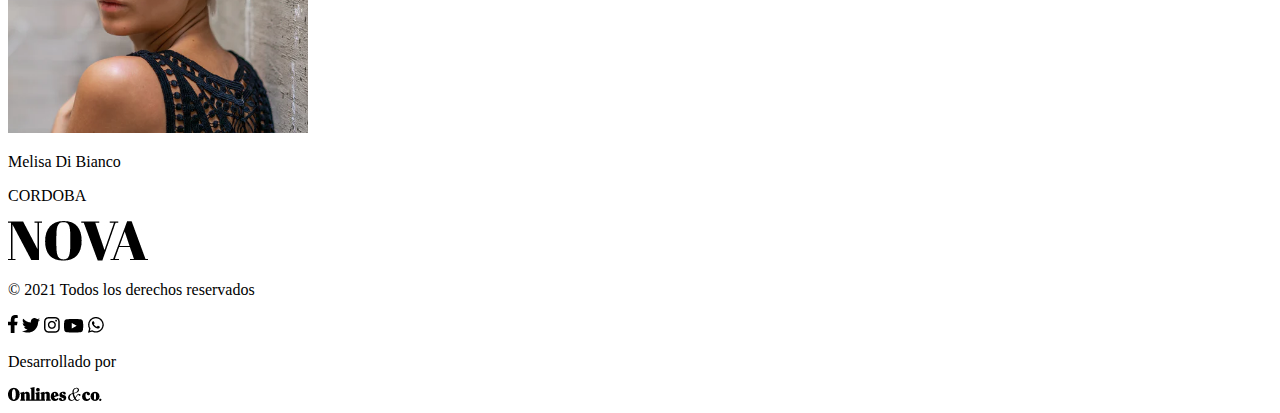
==== commit 3a6a3d1c: "Update index.html" ====
--- a/index.html
+++ b/index.html
@@ -6,7 +6,7 @@
     <meta name="viewport" content="width=device-width, initial-scale=1.0">
     <link rel="preconnect" href="https://fonts.gstatic.com">
     <link href="https://fonts.googleapis.com/css2?family=Sora:wght@200;300;400;500;600;700&display=swap" rel="stylesheet">
-    <link rel="stylesheet" href="/assets/css/style.css">
+    <link rel="stylesheet" href="../nova/assets/css/style.css">
     <title>Zapatos Nova</title>
 </head>
 
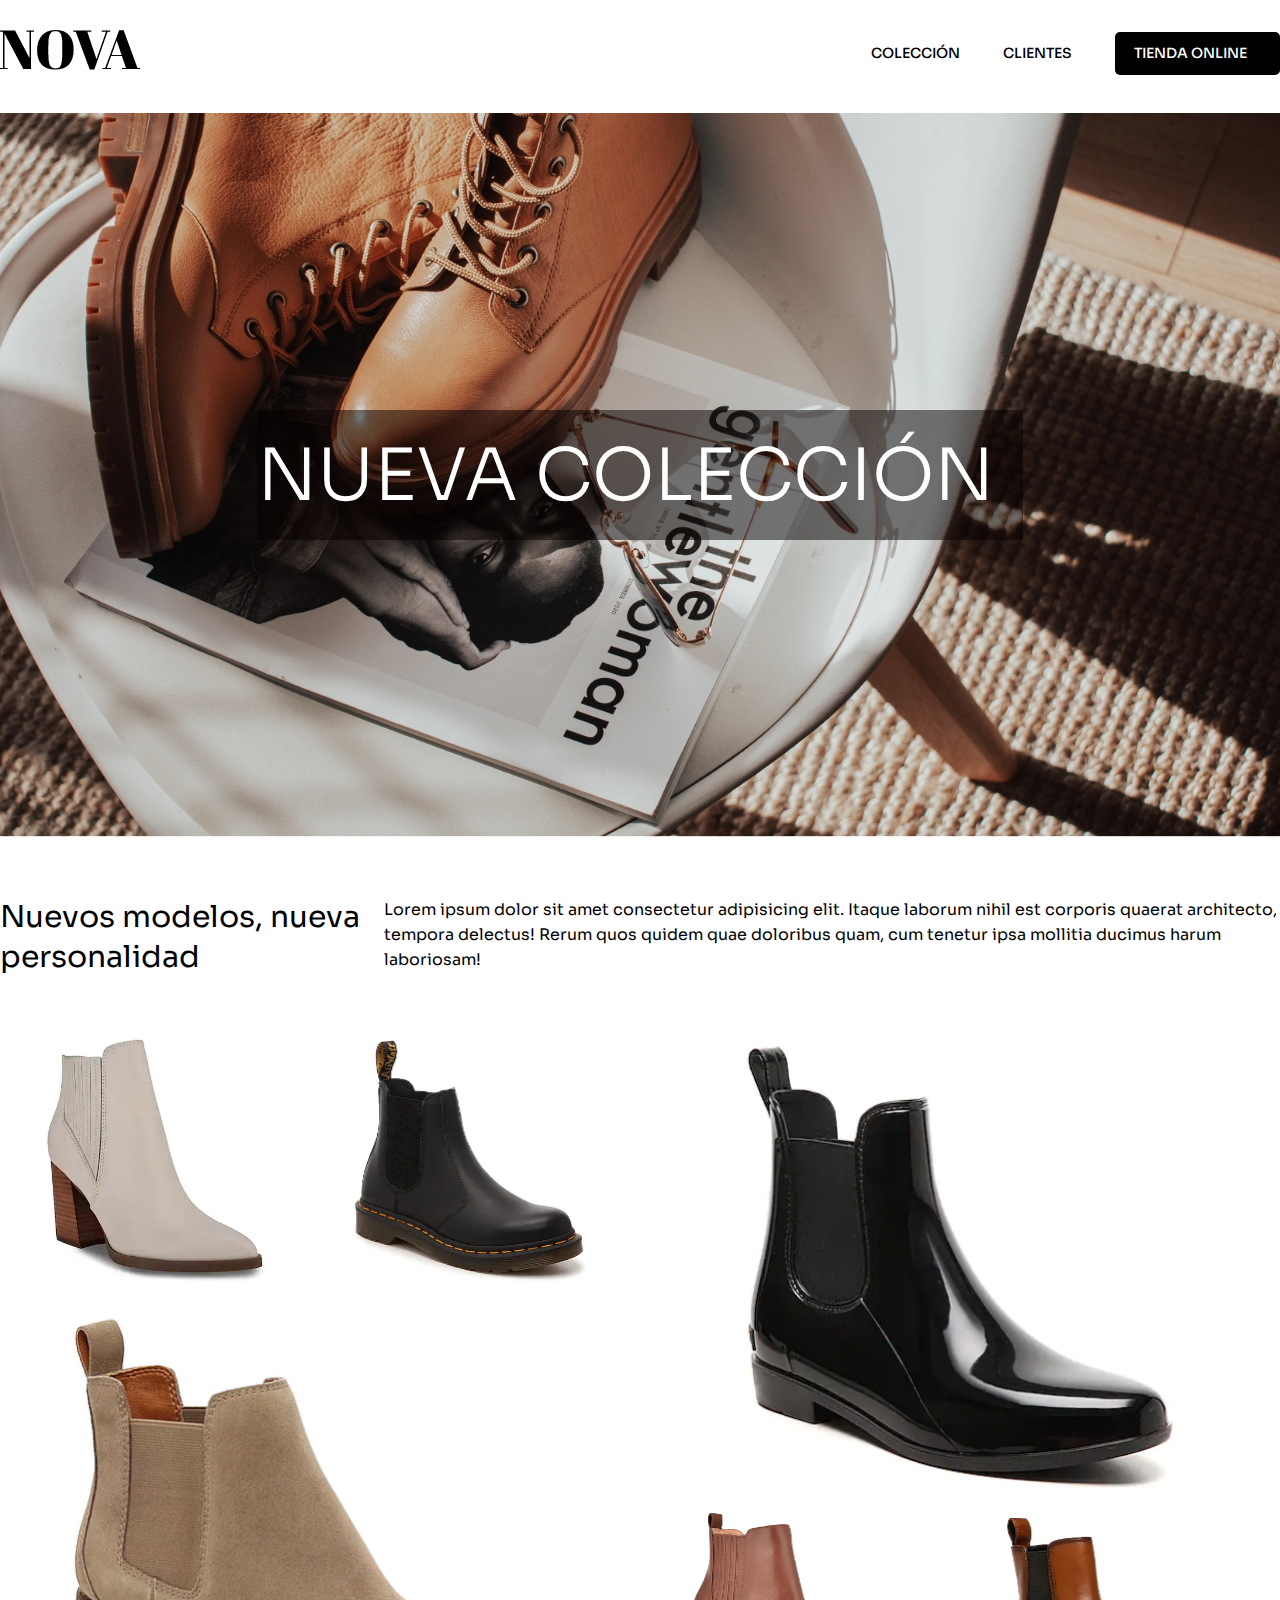
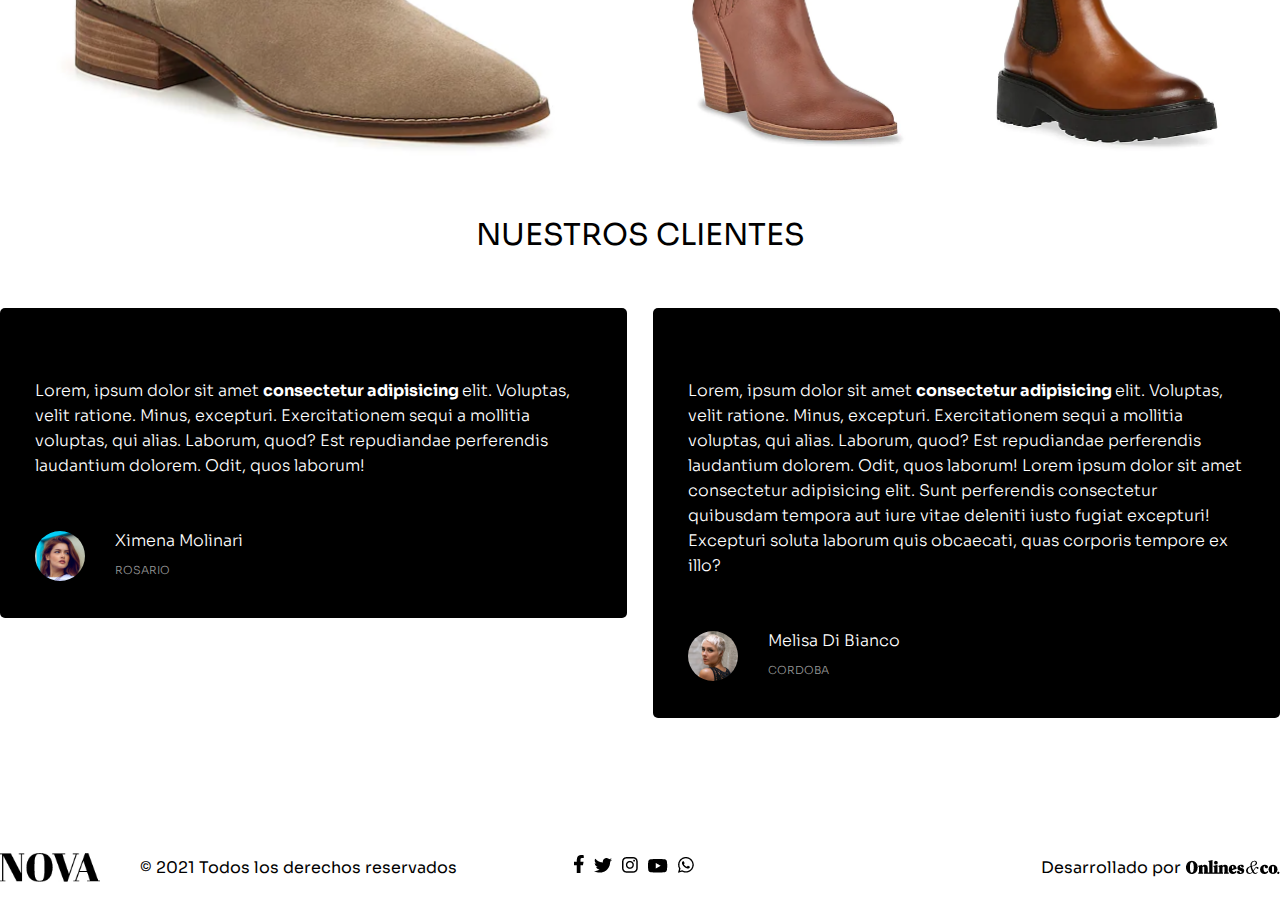
==== commit e5b59877: "Carrito de compras simple, correccion de github pages" ====
--- a/index.html
+++ b/index.html
@@ -6,7 +6,8 @@
     <meta name="viewport" content="width=device-width, initial-scale=1.0">
     <link rel="preconnect" href="https://fonts.gstatic.com">
     <link href="https://fonts.googleapis.com/css2?family=Sora:wght@200;300;400;500;600;700&display=swap" rel="stylesheet">
-    <link rel="stylesheet" href="../nova/assets/css/style.css">
+    <link rel="stylesheet" href="../nova/assets/css/style.css">   <!-- GITHUB PAGES -->
+    <link rel="stylesheet" href="/assets/css/style.css">
     <title>Zapatos Nova</title>
 </head>
 
@@ -28,7 +29,7 @@
                 </a>
             </div>
             <div class="nav-item black-box">
-                <a href="" class="nav-link">
+                <a href="carrito.html" class="nav-link">
                     TIENDA ONLINE
                 </a>
             </div>
@@ -118,4 +119,4 @@
 
 </body>
 
-</html>
+</html>--- a/assets/css/style.css
+++ b/assets/css/style.css
@@ -0,0 +1,441 @@
+@import "reset.css";
+body {
+  font-family: "Sora", sans-serif;
+  font-size: 16px;
+  max-width: 1280px;
+  margin: auto;
+  line-height: 25px;
+}
+
+header {
+  max-width: 1280px;
+  padding-top: 30px;
+  width: 100%;
+  background-color: #fff;
+  display: -webkit-box;
+  display: -ms-flexbox;
+  display: flex;
+  -webkit-box-pack: justify;
+      -ms-flex-pack: justify;
+          justify-content: space-between;
+}
+header .nav-links {
+  display: -webkit-box;
+  display: -ms-flexbox;
+  display: flex;
+  -webkit-box-sizing: border-box;
+          box-sizing: border-box;
+  background-color: #fff;
+  -webkit-box-orient: horizontal;
+  -webkit-box-direction: normal;
+      -ms-flex-direction: row;
+          flex-direction: row;
+  -webkit-box-align: center;
+      -ms-flex-align: center;
+          align-items: center;
+  font-size: 14px;
+}
+header .nav-links .nav-item {
+  margin-left: 43px;
+}
+header .nav-links .nav-item .nav-link {
+  color: black;
+  font-weight: 500;
+  text-decoration: none;
+}
+header .nav-links .black-box {
+  display: -webkit-box;
+  display: -ms-flexbox;
+  display: flex;
+  -webkit-box-align: center;
+      -ms-flex-align: center;
+          align-items: center;
+  -webkit-box-pack: center;
+      -ms-flex-pack: center;
+          justify-content: center;
+  height: 70%;
+  background-color: black;
+  padding: 5px 25px 5px 10px;
+  border-radius: 5px;
+  width: 130px;
+}
+header .nav-links .black-box .nav-link {
+  color: white;
+}
+
+.home {
+  padding-top: 20px;
+  -ms-flex-line-pack: center;
+      align-content: center;
+  max-width: 1280px;
+}
+.home .hero {
+  position: relative;
+  text-align: center;
+}
+.home .hero img {
+  width: 100%;
+  display: block;
+  margin: 1rem auto;
+}
+.home .hero .box {
+  display: -webkit-box;
+  display: -ms-flexbox;
+  display: flex;
+  position: absolute;
+  top: 50%;
+  left: 50%;
+  width: 100%;
+  max-width: 766px;
+  height: 130px;
+  -webkit-transform: translate(-50%, -50%);
+          transform: translate(-50%, -50%);
+  background-color: rgba(5, 0, 0, 0.5);
+  -webkit-box-align: center;
+      -ms-flex-align: center;
+          align-items: center;
+}
+.home .hero .box h1 {
+  font-weight: 300;
+  color: white;
+  font-size: 72px;
+}
+.home .products {
+  margin-top: 60px;
+  width: 100%;
+  height: auto;
+}
+.home .products .product-box {
+  display: -webkit-box;
+  display: -ms-flexbox;
+  display: flex;
+  -webkit-box-orient: horizontal;
+  -webkit-box-direction: normal;
+      -ms-flex-direction: row;
+          flex-direction: row;
+  -ms-flex-wrap: wrap;
+      flex-wrap: wrap;
+}
+.home .products .product-box .title {
+  font-size: 30px;
+  width: 30%;
+  line-height: 40px;
+}
+.home .products .product-box .subtitle {
+  font-size: 16px;
+  width: 70%;
+}
+.home .products .product-box .image-box {
+  padding-top: 50px;
+  max-height: 800px;
+  width: 100%;
+  display: -webkit-box;
+  display: -ms-flexbox;
+  display: flex;
+  -webkit-box-orient: vertical;
+  -webkit-box-direction: normal;
+      -ms-flex-direction: column;
+          flex-direction: column;
+  -ms-flex-wrap: wrap;
+      flex-wrap: wrap;
+}
+.home .products .product-box .image-box .right {
+  width: 50%;
+}
+.home .products .product-box .image-box .left {
+  width: 50%;
+}
+.home .products .product-box .image-box img {
+  max-width: 310px;
+  width: 100%;
+}
+.home .products .product-box .image-box .doble {
+  max-width: 630px;
+  width: 100%;
+  -webkit-box-flex: 2;
+      -ms-flex-positive: 2;
+          flex-grow: 2;
+}
+.home .clients {
+  padding-top: 60px;
+  width: 100%;
+  height: auto;
+}
+.home .clients h2 {
+  text-align: center;
+  font-size: 30px;
+  padding-bottom: 50px;
+}
+.home .clients .container {
+  font-weight: 300;
+  display: -webkit-box;
+  display: -ms-flexbox;
+  display: flex;
+  -webkit-box-orient: horizontal;
+  -webkit-box-direction: normal;
+      -ms-flex-direction: row;
+          flex-direction: row;
+  -ms-flex-wrap: wrap;
+      flex-wrap: wrap;
+  width: 100%;
+  -webkit-box-pack: justify;
+      -ms-flex-pack: justify;
+          justify-content: space-between;
+}
+.home .clients .container .feedback-box {
+  height: 100%;
+  max-width: 635px;
+  border-radius: 5px;
+  width: 49%;
+  background-color: black;
+  margin: 10px 0px;
+  color: white;
+}
+.home .clients .container .feedback-box .feedback {
+  padding: 70px 35px 50px 35px;
+}
+.home .clients .container .feedback-box .feedback .bold {
+  font-weight: 700;
+  background-color: black;
+  color: white;
+}
+.home .clients .container .feedback-box .profile {
+  padding: 0px 35px 35px 35px;
+  display: -webkit-box;
+  display: -ms-flexbox;
+  display: flex;
+  -ms-flex-wrap: wrap;
+      flex-wrap: wrap;
+  font-weight: 300;
+  -webkit-box-align: center;
+      -ms-flex-align: center;
+          align-items: center;
+}
+.home .clients .container .feedback-box .profile img {
+  height: 50px;
+  width: 50px;
+  border-radius: 50px;
+}
+.home .clients .container .feedback-box .profile .data {
+  margin-left: 30px;
+}
+.home .clients .container .feedback-box .profile .data .name {
+  margin-bottom: 5px;
+}
+.home .clients .container .feedback-box .profile .data .location {
+  color: #999999;
+  font-size: 11px;
+}
+
+footer {
+  padding-top: 125px;
+  padding-bottom: 30px;
+  max-width: 1280px;
+  display: -ms-grid;
+  display: grid;
+  -ms-grid-columns: 1.6fr 1fr 1fr;
+  grid-template-columns: 1.6fr 1fr 1fr;
+  -ms-grid-rows: auto;
+  grid-template-rows: auto;
+  width: 100%;
+  -webkit-box-align: center;
+      -ms-flex-align: center;
+          align-items: center;
+}
+
+footer > *:nth-child(1) {
+  -ms-grid-row: 1;
+  -ms-grid-column: 1;
+}
+
+footer > *:nth-child(2) {
+  -ms-grid-row: 1;
+  -ms-grid-column: 2;
+}
+
+footer > *:nth-child(3) {
+  -ms-grid-row: 1;
+  -ms-grid-column: 3;
+}
+footer .copyright {
+  display: -webkit-box;
+  display: -ms-flexbox;
+  display: flex;
+  -webkit-box-align: center;
+      -ms-flex-align: center;
+          align-items: center;
+}
+footer .copyright img {
+  width: 100px;
+}
+footer .copyright .copy {
+  padding-left: 40px;
+}
+footer .social {
+  display: -webkit-box;
+  display: -ms-flexbox;
+  display: flex;
+  -ms-flex-line-pack: center;
+      align-content: center;
+  -webkit-box-align: center;
+      -ms-flex-align: center;
+          align-items: center;
+  height: 18px;
+}
+footer .social a {
+  padding: 5px;
+}
+footer .by {
+  display: -webkit-box;
+  display: -ms-flexbox;
+  display: flex;
+  -webkit-box-align: center;
+      -ms-flex-align: center;
+          align-items: center;
+  margin-left: auto;
+}
+footer .by .desing {
+  padding-right: 5px;
+}
+
+@media (max-width: 767px) {
+  body {
+    width: 100%;
+    max-width: 767px;
+  }
+
+  header {
+    -ms-flex-pack: distribute;
+        justify-content: space-around;
+    width: 100%;
+    padding-top: 30px;
+    width: 100%;
+  }
+  header .nav-links .nav-item {
+    margin-left: 43px;
+  }
+  header .hidden {
+    display: none;
+  }
+
+  .home .hero img {
+    margin: 0px;
+  }
+  .home .hero .box {
+    max-width: 255px;
+    height: 45px;
+    -webkit-box-pack: center;
+        -ms-flex-pack: center;
+            justify-content: center;
+  }
+  .home .hero .box h1 {
+    font-size: 24px;
+  }
+  .home .products .product-box {
+    -webkit-box-orient: vertical;
+    -webkit-box-direction: normal;
+        -ms-flex-direction: column;
+            flex-direction: column;
+    margin: 30px 15px 0px 30px;
+  }
+  .home .products .product-box .title {
+    width: 60%;
+    padding-bottom: 25px;
+  }
+  .home .products .product-box .subtitle {
+    width: 80%;
+  }
+  .home .products .product-box .image-box {
+    padding-top: 50px;
+    max-height: 800px;
+    width: 100%;
+    display: -webkit-box;
+    display: -ms-flexbox;
+    display: flex;
+    -webkit-box-orient: horizontal;
+    -webkit-box-direction: normal;
+        -ms-flex-direction: row;
+            flex-direction: row;
+    -ms-flex-wrap: wrap;
+        flex-wrap: wrap;
+  }
+  .home .products .product-box .image-box .right {
+    width: 100%;
+  }
+  .home .products .product-box .image-box .left {
+    width: 100%;
+  }
+  .home .products .product-box .image-box img {
+    max-width: 167px;
+    width: 100%;
+  }
+  .home .products .product-box .image-box .doble {
+    max-width: 345px;
+    width: 100%;
+    -webkit-box-flex: 2;
+        -ms-flex-positive: 2;
+            flex-grow: 2;
+  }
+  .home .clients h2 {
+    text-align: center;
+    font-size: 24px;
+    padding-bottom: 50px;
+  }
+  .home .clients .container {
+    font-weight: 300;
+    display: -webkit-box;
+    display: -ms-flexbox;
+    display: flex;
+    -webkit-box-orient: vertical;
+    -webkit-box-direction: normal;
+        -ms-flex-direction: column;
+            flex-direction: column;
+    -ms-flex-wrap: wrap;
+        flex-wrap: wrap;
+    width: 100%;
+  }
+  .home .clients .container .feedback-box {
+    height: 100%;
+    max-width: 342px;
+    border-radius: 5px;
+    width: 100%;
+    background-color: black;
+    margin: 10px 0px;
+    color: white;
+  }
+  .home .clients .container .feedback-box .feedback {
+    padding: 70px 35px 50px 35px;
+  }
+  .home .clients .container .feedback-box .feedback .bold {
+    font-weight: 700;
+    background-color: black;
+    color: white;
+  }
+  .home .clients .container .feedback-box .profile {
+    padding: 0px 35px 35px 35px;
+    display: -webkit-box;
+    display: -ms-flexbox;
+    display: flex;
+    -ms-flex-wrap: wrap;
+        flex-wrap: wrap;
+    font-weight: 300;
+    -webkit-box-align: center;
+        -ms-flex-align: center;
+            align-items: center;
+  }
+  .home .clients .container .feedback-box .profile img {
+    height: 50px;
+    width: 50px;
+    border-radius: 50px;
+  }
+  .home .clients .container .feedback-box .profile .data {
+    margin-left: 30px;
+  }
+  .home .clients .container .feedback-box .profile .data .name {
+    margin-bottom: 5px;
+  }
+  .home .clients .container .feedback-box .profile .data .location {
+    color: #999999;
+    font-size: 11px;
+  }
+}